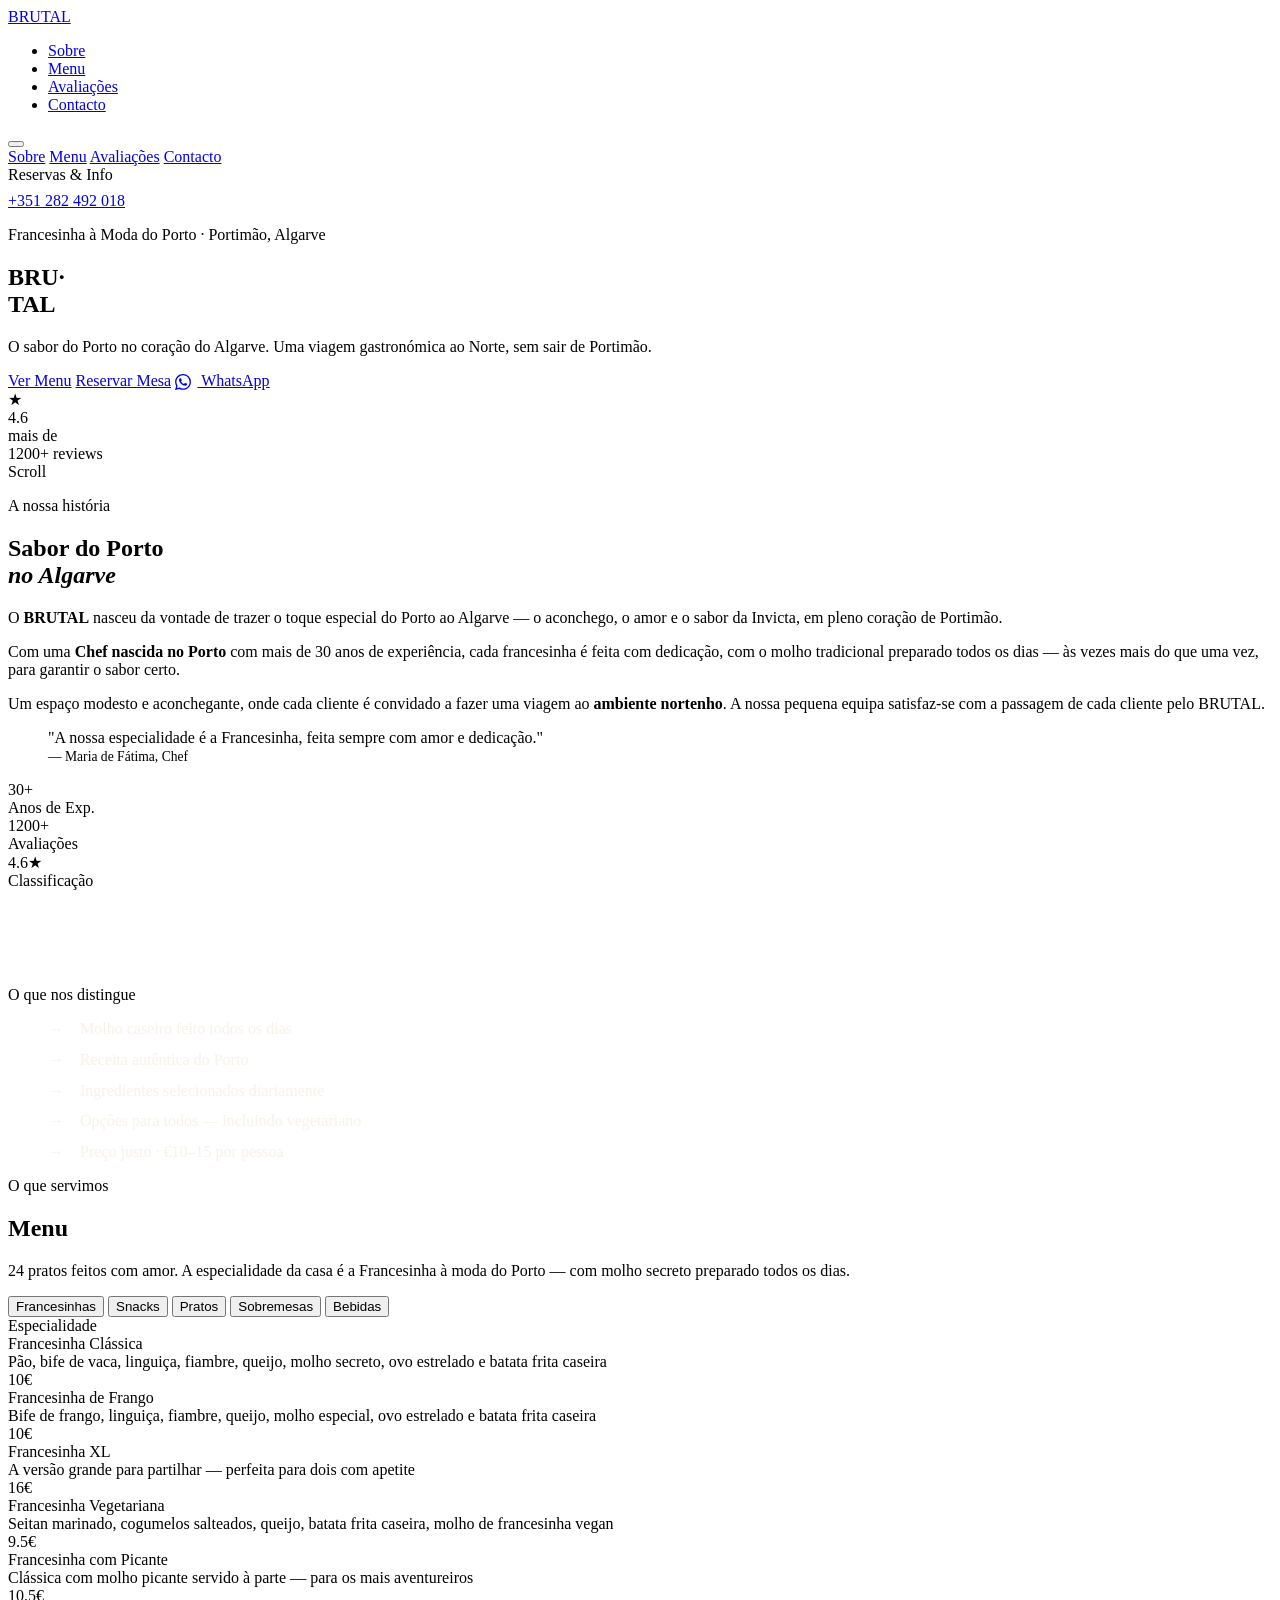
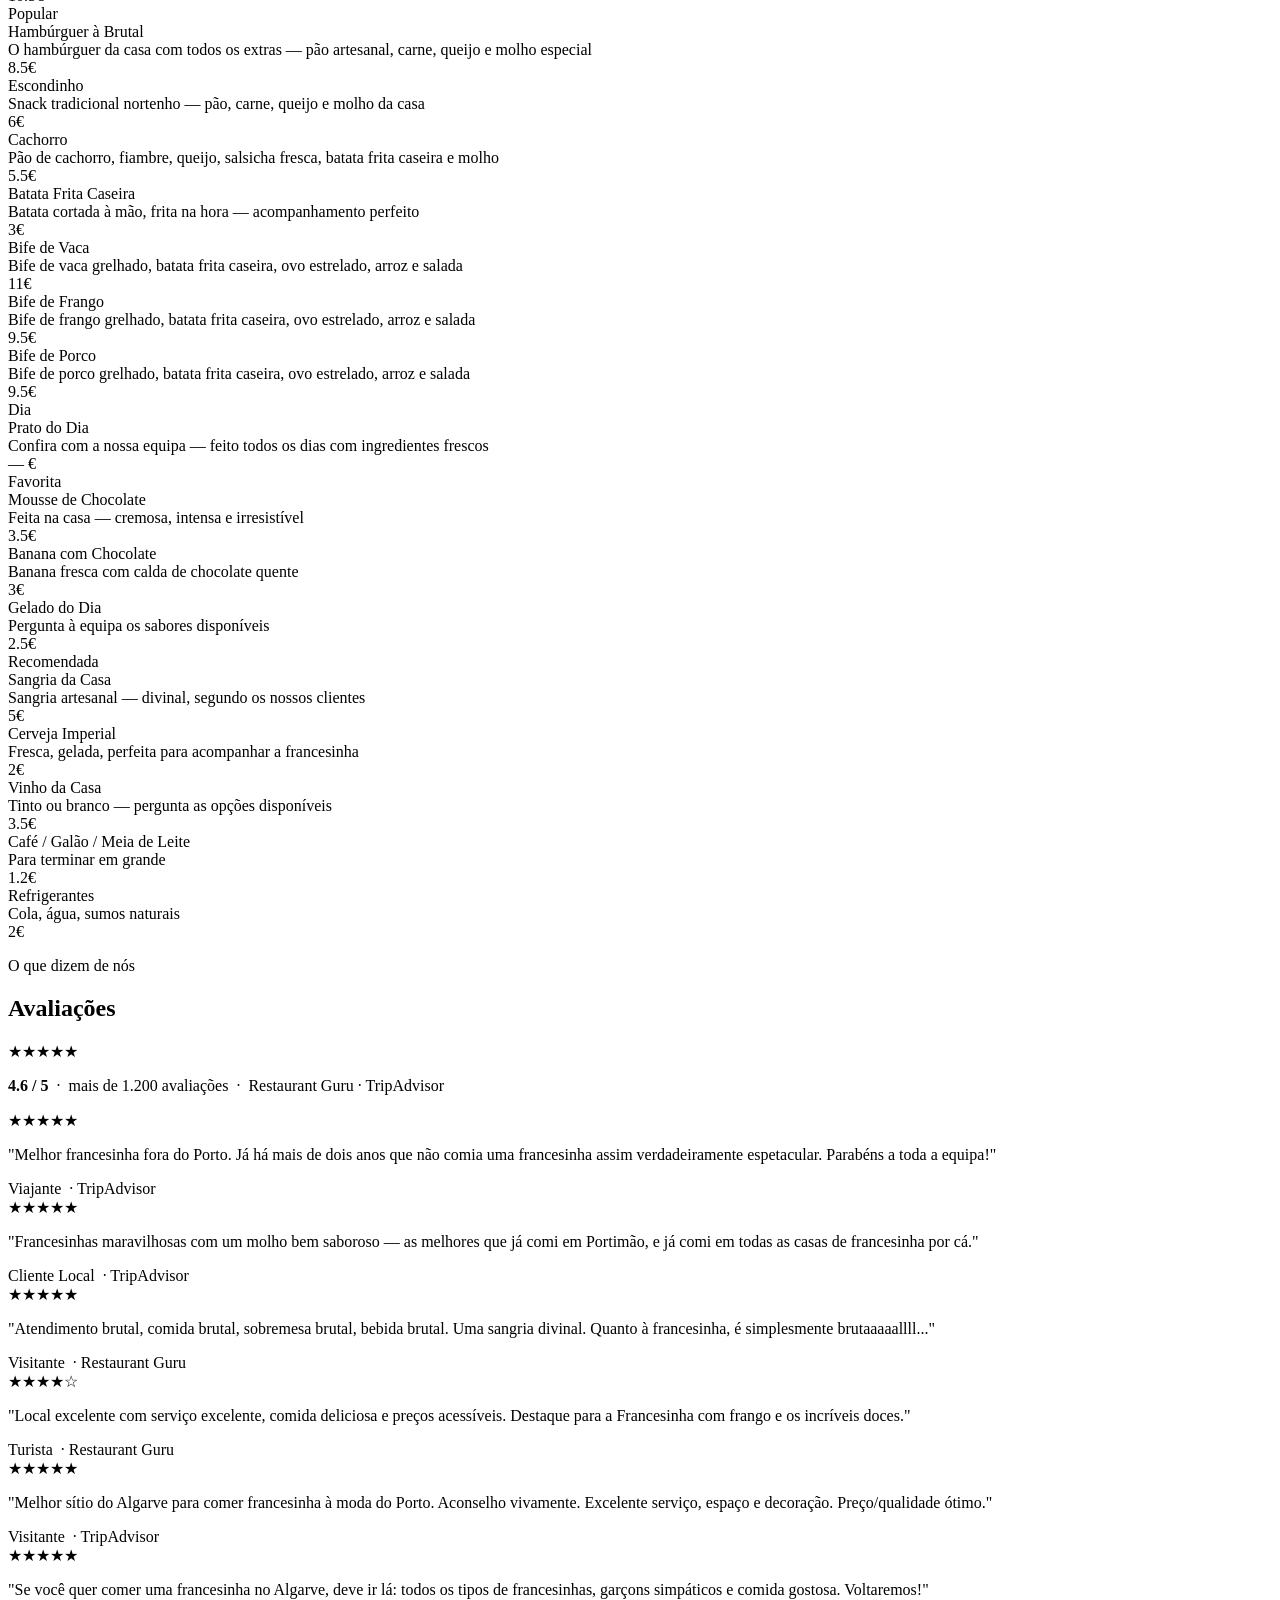
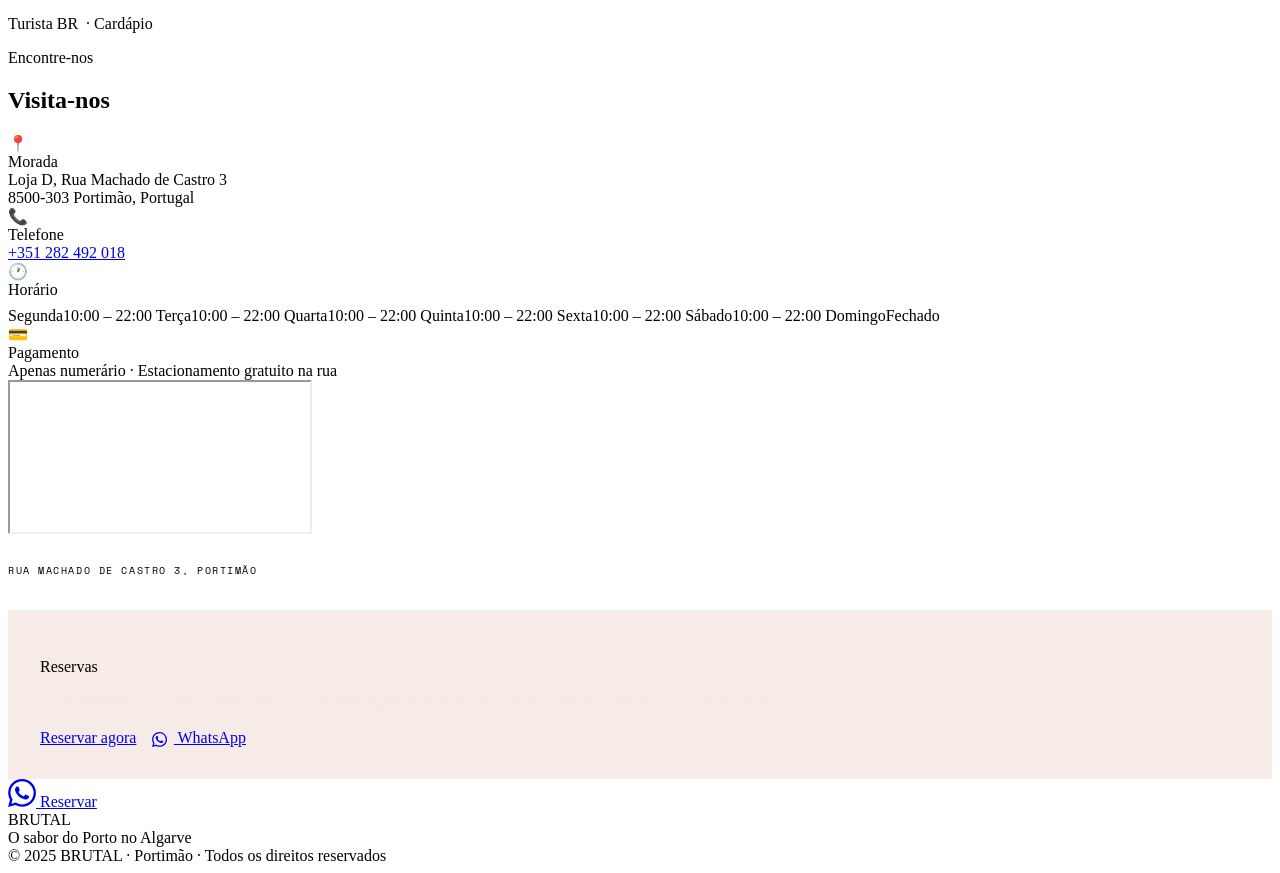
==== brutal-site/index.html @ 5219b8ca "base projects added" ====
<!DOCTYPE html>
<html lang="pt">
<head>
  <meta charset="UTF-8" />
  <meta name="viewport" content="width=device-width, initial-scale=1.0" />
  <title>BRUTAL — Francesinha à Moda do Porto · Portimão</title>
  <link rel="preconnect" href="https://fonts.googleapis.com" />
  <link href="https://fonts.googleapis.com/css2?family=Abril+Fatface&family=Cormorant+Garamond:ital,wght@0,300;0,400;0,600;1,300;1,400&family=Space+Mono:wght@400;700&display=swap" rel="stylesheet" />
  <link rel="stylesheet" href="../css/style.css" />
</head>
<body>

<!-- ═══ NAVIGATION ═══════════════════════════════════ -->
<nav>
  <a href="#hero" class="nav-logo">BRUTAL</a>
  <ul class="nav-links">
    <li><a href="#sobre">Sobre</a></li>
    <li><a href="#menu">Menu</a></li>
    <li><a href="#reviews">Avaliações</a></li>
    <li><a href="#contacto">Contacto</a></li>
  </ul>
  <button class="nav-hamburger" id="hamburger" aria-label="Menu" onclick="toggleDrawer()">
    <span></span><span></span><span></span>
  </button>
</nav>

<!-- Mobile Drawer -->
<div class="mobile-drawer" id="mobileDrawer">
  <a href="#sobre"    onclick="closeDrawer()">Sobre</a>
  <a href="#menu"     onclick="closeDrawer()">Menu</a>
  <a href="#reviews"  onclick="closeDrawer()">Avaliações</a>
  <a href="#contacto" onclick="closeDrawer()">Contacto</a>
  <div class="drawer-contact">
    <div style="margin-bottom:0.5rem">Reservas &amp; Info</div>
    <a href="tel:+351282492018">+351 282 492 018</a>
  </div>
</div>

<!-- ═══ HERO ════════════════════════════════════════ -->
<section id="hero">
  <div class="hero-bg"></div>

  <div class="hero-rule"></div>
  <p class="hero-eyebrow">Francesinha à Moda do Porto · Portimão, Algarve</p>
  <h1 class="hero-title">BRU<span>·</span><br>TAL</h1>
  <p class="hero-subtitle">O sabor do Porto no coração do Algarve. Uma viagem gastronómica ao Norte, sem sair de Portimão.</p>

  <div class="hero-cta">
    <a href="#menu" class="btn btn-primary">Ver Menu</a>
    <a href="#contacto" class="btn btn-outline">Reservar Mesa</a>
    <a href="https://wa.me/351282492018?text=Olá!%20Gostaria%20de%20fazer%20uma%20reserva%20no%20Brutal.%20Podiam%20indicar%20disponibilidade%3F%20Obrigado!" class="btn btn-whatsapp" target="_blank" rel="noopener">
      <svg width="16" height="16" viewBox="0 0 24 24" fill="currentColor" style="vertical-align:middle; margin-right:0.4em;"><path d="M17.472 14.382c-.297-.149-1.758-.867-2.03-.967-.273-.099-.471-.148-.67.15-.197.297-.767.966-.94 1.164-.173.199-.347.223-.644.075-.297-.15-1.255-.463-2.39-1.475-.883-.788-1.48-1.761-1.653-2.059-.173-.297-.018-.458.13-.606.134-.133.298-.347.446-.52.149-.174.198-.298.298-.497.099-.198.05-.371-.025-.52-.075-.149-.669-1.612-.916-2.207-.242-.579-.487-.5-.669-.51-.173-.008-.371-.01-.57-.01-.198 0-.52.074-.792.372-.272.297-1.04 1.016-1.04 2.479 0 1.462 1.065 2.875 1.213 3.074.149.198 2.096 3.2 5.077 4.487.709.306 1.262.489 1.694.625.712.227 1.36.195 1.871.118.571-.085 1.758-.719 2.006-1.413.248-.694.248-1.289.173-1.413-.074-.124-.272-.198-.57-.347m-5.421 7.403h-.004a9.87 9.87 0 01-5.031-1.378l-.361-.214-3.741.982.998-3.648-.235-.374a9.86 9.86 0 01-1.51-5.26c.001-5.45 4.436-9.884 9.888-9.884 2.64 0 5.122 1.03 6.988 2.898a9.825 9.825 0 012.893 6.994c-.003 5.45-4.437 9.884-9.885 9.884m8.413-18.297A11.815 11.815 0 0012.05 0C5.495 0 .16 5.335.157 11.892c0 2.096.547 4.142 1.588 5.945L.057 24l6.305-1.654a11.882 11.882 0 005.683 1.448h.005c6.554 0 11.89-5.335 11.893-11.893a11.821 11.821 0 00-3.48-8.413z"/></svg>
      WhatsApp
    </a>
  </div>

  <div class="hero-badge">
    <div class="hero-badge-inner">
      <div class="badge-star">★</div>
      4.6
      <br>mais de
      <br>1200+ reviews
    </div>
  </div>

  <div class="scroll-indicator">Scroll</div>
</section>

<!-- ═══ SOBRE ════════════════════════════════════════ -->
<section id="sobre">
  <div class="about-grid">
    <div class="about-text reveal">
      <p class="section-label">A nossa história</p>
      <h2 class="section-title">Sabor do Porto<br><em>no Algarve</em></h2>

      <p>O <strong>BRUTAL</strong> nasceu da vontade de trazer o toque especial do Porto ao Algarve — o aconchego, o amor e o sabor da Invicta, em pleno coração de Portimão.</p>

      <p>Com uma <strong>Chef nascida no Porto</strong> com mais de 30 anos de experiência, cada francesinha é feita com dedicação, com o molho tradicional preparado todos os dias — às vezes mais do que uma vez, para garantir o sabor certo.</p>

      <p>Um espaço modesto e aconchegante, onde cada cliente é convidado a fazer uma viagem ao <strong>ambiente nortenho</strong>. A nossa pequena equipa satisfaz-se com a passagem de cada cliente pelo BRUTAL.</p>

      <blockquote class="quote-block">
        "A nossa especialidade é a Francesinha, feita sempre com amor e dedicação."
        <br><small style="font-size:0.85rem; color: var(--muted); font-style:normal;">— Maria de Fátima, Chef</small>
      </blockquote>
    </div>

    <div class="about-visual reveal">
      <div class="about-card">
        <div class="stat-row">
          <div class="stat">
            <div class="stat-num">30+</div>
            <div class="stat-label">Anos de Exp.</div>
          </div>
          <div class="stat">
            <div class="stat-num">1200+</div>
            <div class="stat-label">Avaliações</div>
          </div>
          <div class="stat">
            <div class="stat-num">4.6★</div>
            <div class="stat-label">Classificação</div>
          </div>
        </div>

        <div style="margin-top: 2.5rem; padding-top: 2.5rem; border-top: 1px solid var(--border);">
          <p class="section-label">O que nos distingue</p>
          <ul style="list-style: none; display: flex; flex-direction: column; gap: 0.8rem; margin-top: 1rem;">
            <li style="display: flex; gap: 1rem; color: rgba(245,237,224,0.75); font-size:1rem;">
              <span style="color: var(--gold);">→</span> Molho caseiro feito todos os dias
            </li>
            <li style="display: flex; gap: 1rem; color: rgba(245,237,224,0.75); font-size:1rem;">
              <span style="color: var(--gold);">→</span> Receita autêntica do Porto
            </li>
            <li style="display: flex; gap: 1rem; color: rgba(245,237,224,0.75); font-size:1rem;">
              <span style="color: var(--gold);">→</span> Ingredientes selecionados diariamente
            </li>
            <li style="display: flex; gap: 1rem; color: rgba(245,237,224,0.75); font-size:1rem;">
              <span style="color: var(--gold);">→</span> Opções para todos — incluindo vegetariano
            </li>
            <li style="display: flex; gap: 1rem; color: rgba(245,237,224,0.75); font-size:1rem;">
              <span style="color: var(--gold);">→</span> Preço justo · €10–15 por pessoa
            </li>
          </ul>
        </div>
      </div>
    </div>
  </div>
</section>

<!-- ═══ MENU ══════════════════════════════════════════ -->
<section id="menu">
  <div class="menu-intro reveal">
    <p class="section-label">O que servimos</p>
    <h2 class="section-title">Menu</h2>
    <p>24 pratos feitos com amor. A especialidade da casa é a Francesinha à moda do Porto — com molho secreto preparado todos os dias.</p>
  </div>

  <div class="menu-tabs reveal">
    <button class="tab-btn active" onclick="switchTab('francesinhas')">Francesinhas</button>
    <button class="tab-btn" onclick="switchTab('snacks')">Snacks</button>
    <button class="tab-btn" onclick="switchTab('pratos')">Pratos</button>
    <button class="tab-btn" onclick="switchTab('sobremesas')">Sobremesas</button>
    <button class="tab-btn" onclick="switchTab('bebidas')">Bebidas</button>
  </div>

  <div id="tab-francesinhas" class="tab-panel active reveal">
    <div class="menu-grid">
      <div class="menu-item featured">
        <div class="item-info">
          <div class="item-badge">Especialidade</div>
          <div class="item-name">Francesinha Clássica</div>
          <div class="item-desc">Pão, bife de vaca, linguiça, fiambre, queijo, molho secreto, ovo estrelado e batata frita caseira</div>
        </div>
        <div class="item-price">10€</div>
      </div>
      <div class="menu-item">
        <div class="item-info">
          <div class="item-name">Francesinha de Frango</div>
          <div class="item-desc">Bife de frango, linguiça, fiambre, queijo, molho especial, ovo estrelado e batata frita caseira</div>
        </div>
        <div class="item-price">10€</div>
      </div>
      <div class="menu-item">
        <div class="item-info">
          <div class="item-name">Francesinha XL</div>
          <div class="item-desc">A versão grande para partilhar — perfeita para dois com apetite</div>
        </div>
        <div class="item-price">16€</div>
      </div>
      <div class="menu-item">
        <div class="item-info">
          <div class="item-name">Francesinha Vegetariana</div>
          <div class="item-desc">Seitan marinado, cogumelos salteados, queijo, batata frita caseira, molho de francesinha vegan</div>
        </div>
        <div class="item-price">9.5€</div>
      </div>
      <div class="menu-item">
        <div class="item-info">
          <div class="item-name">Francesinha com Picante</div>
          <div class="item-desc">Clássica com molho picante servido à parte — para os mais aventureiros</div>
        </div>
        <div class="item-price">10.5€</div>
      </div>
    </div>
  </div>

  <div id="tab-snacks" class="tab-panel reveal">
    <div class="menu-grid">
      <div class="menu-item featured">
        <div class="item-info">
          <div class="item-badge">Popular</div>
          <div class="item-name">Hambúrguer à Brutal</div>
          <div class="item-desc">O hambúrguer da casa com todos os extras — pão artesanal, carne, queijo e molho especial</div>
        </div>
        <div class="item-price">8.5€</div>
      </div>
      <div class="menu-item">
        <div class="item-info">
          <div class="item-name">Escondinho</div>
          <div class="item-desc">Snack tradicional nortenho — pão, carne, queijo e molho da casa</div>
        </div>
        <div class="item-price">6€</div>
      </div>
      <div class="menu-item">
        <div class="item-info">
          <div class="item-name">Cachorro</div>
          <div class="item-desc">Pão de cachorro, fiambre, queijo, salsicha fresca, batata frita caseira e molho</div>
        </div>
        <div class="item-price">5.5€</div>
      </div>
      <div class="menu-item">
        <div class="item-info">
          <div class="item-name">Batata Frita Caseira</div>
          <div class="item-desc">Batata cortada à mão, frita na hora — acompanhamento perfeito</div>
        </div>
        <div class="item-price">3€</div>
      </div>
    </div>
  </div>

  <div id="tab-pratos" class="tab-panel reveal">
    <div class="menu-grid">
      <div class="menu-item">
        <div class="item-info">
          <div class="item-name">Bife de Vaca</div>
          <div class="item-desc">Bife de vaca grelhado, batata frita caseira, ovo estrelado, arroz e salada</div>
        </div>
        <div class="item-price">11€</div>
      </div>
      <div class="menu-item">
        <div class="item-info">
          <div class="item-name">Bife de Frango</div>
          <div class="item-desc">Bife de frango grelhado, batata frita caseira, ovo estrelado, arroz e salada</div>
        </div>
        <div class="item-price">9.5€</div>
      </div>
      <div class="menu-item">
        <div class="item-info">
          <div class="item-name">Bife de Porco</div>
          <div class="item-desc">Bife de porco grelhado, batata frita caseira, ovo estrelado, arroz e salada</div>
        </div>
        <div class="item-price">9.5€</div>
      </div>
      <div class="menu-item featured">
        <div class="item-info">
          <div class="item-badge">Dia</div>
          <div class="item-name">Prato do Dia</div>
          <div class="item-desc">Confira com a nossa equipa — feito todos os dias com ingredientes frescos</div>
        </div>
        <div class="item-price">— €</div>
      </div>
    </div>
  </div>

  <div id="tab-sobremesas" class="tab-panel reveal">
    <div class="menu-grid">
      <div class="menu-item featured">
        <div class="item-info">
          <div class="item-badge">Favorita</div>
          <div class="item-name">Mousse de Chocolate</div>
          <div class="item-desc">Feita na casa — cremosa, intensa e irresistível</div>
        </div>
        <div class="item-price">3.5€</div>
      </div>
      <div class="menu-item">
        <div class="item-info">
          <div class="item-name">Banana com Chocolate</div>
          <div class="item-desc">Banana fresca com calda de chocolate quente</div>
        </div>
        <div class="item-price">3€</div>
      </div>
      <div class="menu-item">
        <div class="item-info">
          <div class="item-name">Gelado do Dia</div>
          <div class="item-desc">Pergunta à equipa os sabores disponíveis</div>
        </div>
        <div class="item-price">2.5€</div>
      </div>
    </div>
  </div>

  <div id="tab-bebidas" class="tab-panel reveal">
    <div class="menu-grid">
      <div class="menu-item featured">
        <div class="item-info">
          <div class="item-badge">Recomendada</div>
          <div class="item-name">Sangria da Casa</div>
          <div class="item-desc">Sangria artesanal — divinal, segundo os nossos clientes</div>
        </div>
        <div class="item-price">5€</div>
      </div>
      <div class="menu-item">
        <div class="item-info">
          <div class="item-name">Cerveja Imperial</div>
          <div class="item-desc">Fresca, gelada, perfeita para acompanhar a francesinha</div>
        </div>
        <div class="item-price">2€</div>
      </div>
      <div class="menu-item">
        <div class="item-info">
          <div class="item-name">Vinho da Casa</div>
          <div class="item-desc">Tinto ou branco — pergunta as opções disponíveis</div>
        </div>
        <div class="item-price">3.5€</div>
      </div>
      <div class="menu-item">
        <div class="item-info">
          <div class="item-name">Café / Galão / Meia de Leite</div>
          <div class="item-desc">Para terminar em grande</div>
        </div>
        <div class="item-price">1.2€</div>
      </div>
      <div class="menu-item">
        <div class="item-info">
          <div class="item-name">Refrigerantes</div>
          <div class="item-desc">Cola, água, sumos naturais</div>
        </div>
        <div class="item-price">2€</div>
      </div>
    </div>
  </div>
</section>

<!-- ═══ REVIEWS ══════════════════════════════════════ -->
<section id="reviews">
  <div class="reveal">
    <p class="section-label">O que dizem de nós</p>
    <h2 class="section-title">Avaliações</h2>
    <div class="stars-display">★★★★★</div>
    <p class="rating-meta"><strong>4.6 / 5</strong> &nbsp;·&nbsp; mais de 1.200 avaliações &nbsp;·&nbsp; Restaurant Guru · TripAdvisor</p>
  </div>

  <div class="reviews-grid reveal">
    <div class="review-card">
      <div class="review-stars">★★★★★</div>
      <p class="review-text">"Melhor francesinha fora do Porto. Já há mais de dois anos que não comia uma francesinha assim verdadeiramente espetacular. Parabéns a toda a equipa!"</p>
      <div class="review-author">Viajante &nbsp;<span>· TripAdvisor</span></div>
    </div>
    <div class="review-card">
      <div class="review-stars">★★★★★</div>
      <p class="review-text">"Francesinhas maravilhosas com um molho bem saboroso — as melhores que já comi em Portimão, e já comi em todas as casas de francesinha por cá."</p>
      <div class="review-author">Cliente Local &nbsp;<span>· TripAdvisor</span></div>
    </div>
    <div class="review-card">
      <div class="review-stars">★★★★★</div>
      <p class="review-text">"Atendimento brutal, comida brutal, sobremesa brutal, bebida brutal. Uma sangria divinal. Quanto à francesinha, é simplesmente brutaaaaallll..."</p>
      <div class="review-author">Visitante &nbsp;<span>· Restaurant Guru</span></div>
    </div>
    <div class="review-card">
      <div class="review-stars">★★★★☆</div>
      <p class="review-text">"Local excelente com serviço excelente, comida deliciosa e preços acessíveis. Destaque para a Francesinha com frango e os incríveis doces."</p>
      <div class="review-author">Turista &nbsp;<span>· Restaurant Guru</span></div>
    </div>
    <div class="review-card">
      <div class="review-stars">★★★★★</div>
      <p class="review-text">"Melhor sítio do Algarve para comer francesinha à moda do Porto. Aconselho vivamente. Excelente serviço, espaço e decoração. Preço/qualidade ótimo."</p>
      <div class="review-author">Visitante &nbsp;<span>· TripAdvisor</span></div>
    </div>
    <div class="review-card">
      <div class="review-stars">★★★★★</div>
      <p class="review-text">"Se você quer comer uma francesinha no Algarve, deve ir lá: todos os tipos de francesinhas, garçons simpáticos e comida gostosa. Voltaremos!"</p>
      <div class="review-author">Turista BR &nbsp;<span>· Cardápio</span></div>
    </div>
  </div>
</section>

<!-- ═══ CONTACTO ═════════════════════════════════════ -->
<section id="contacto">
  <div class="contact-grid">
    <div>
      <p class="section-label">Encontre-nos</p>
      <h2 class="section-title reveal">Visita-nos</h2>

      <div class="contact-item reveal">
        <div class="contact-icon">📍</div>
        <div>
          <div class="contact-label">Morada</div>
          <div class="contact-value">Loja D, Rua Machado de Castro 3<br>8500-303 Portimão, Portugal</div>
        </div>
      </div>

      <div class="contact-item reveal">
        <div class="contact-icon">📞</div>
        <div>
          <div class="contact-label">Telefone</div>
          <div class="contact-value"><a href="tel:+351282492018">+351 282 492 018</a></div>
        </div>
      </div>

      <div class="contact-item reveal">
        <div class="contact-icon">🕐</div>
        <div>
          <div class="contact-label">Horário</div>
          <div class="contact-value">
            <div class="hours-grid" style="margin-top: 0.5rem;">
              <span class="hours-day">Segunda</span><span class="hours-time">10:00 – 22:00</span>
              <span class="hours-day">Terça</span><span class="hours-time">10:00 – 22:00</span>
              <span class="hours-day">Quarta</span><span class="hours-time">10:00 – 22:00</span>
              <span class="hours-day">Quinta</span><span class="hours-time">10:00 – 22:00</span>
              <span class="hours-day">Sexta</span><span class="hours-time">10:00 – 22:00</span>
              <span class="hours-day">Sábado</span><span class="hours-time">10:00 – 22:00</span>
              <span class="hours-day">Domingo</span><span class="hours-time" style="color: var(--rust);">Fechado</span>
            </div>
          </div>
        </div>
      </div>

      <div class="contact-item reveal">
        <div class="contact-icon">💳</div>
        <div>
          <div class="contact-label">Pagamento</div>
          <div class="contact-value">Apenas numerário · Estacionamento gratuito na rua</div>
        </div>
      </div>
    </div>

    <div class="reveal">
      <div class="map-placeholder">
        <iframe
          src="https://www.google.com/maps/embed?pb=!1m18!1m12!1m3!1d3133.1!2d-8.5552007!3d37.1420173!2m3!1f0!2f0!3f0!3m2!1i1024!2i768!4f13.1!3m3!1m2!1s0xd1ab30f97cc7561%3A0x46b0c89d6e73fa4b!2sBrital%20-%20Portim%C3%A3o!5e0!3m2!1spt!2spt!4v1"
          loading="lazy" referrerpolicy="no-referrer-when-downgrade" title="Mapa BRUTAL Portimão">
        </iframe>
        <p style="margin-top: 1.5rem; font-family: 'Space Mono', monospace; font-size: 0.65rem; letter-spacing: 0.15em; text-transform: uppercase; color: var(--muted);">
          Rua Machado de Castro 3, Portimão
        </p>
      </div>

      <div style="margin-top: 2rem; padding: 2rem; background: rgba(168,62,28,0.1); border-left: 2px solid var(--rust);">
        <p class="section-label" style="margin-bottom: 0.5rem;">Reservas</p>
        <p style="color: rgba(245,237,224,0.7); font-size:1rem; font-style:italic; margin-bottom: 1.2rem;">
          Para garantir a sua mesa, ligue-nos ou envie mensagem. Aconselhamos reserva, especialmente ao fim de semana.
        </p>
        <div style="display:flex; gap:1rem; flex-wrap:wrap;">
          <a href="tel:+351282492018" class="btn btn-primary" style="display: inline-block;">
            Reservar agora
          </a>
          <a href="https://wa.me/351282492018?text=Olá!%20Gostaria%20de%20fazer%20uma%20reserva%20no%20Brutal.%20Podiam%20indicar%20disponibilidade%3F%20Obrigado!" class="btn btn-whatsapp" target="_blank" rel="noopener" style="display:inline-block;">
            <svg width="15" height="15" viewBox="0 0 24 24" fill="currentColor" style="vertical-align:middle; margin-right:0.4em;"><path d="M17.472 14.382c-.297-.149-1.758-.867-2.03-.967-.273-.099-.471-.148-.67.15-.197.297-.767.966-.94 1.164-.173.199-.347.223-.644.075-.297-.15-1.255-.463-2.39-1.475-.883-.788-1.48-1.761-1.653-2.059-.173-.297-.018-.458.13-.606.134-.133.298-.347.446-.52.149-.174.198-.298.298-.497.099-.198.05-.371-.025-.52-.075-.149-.669-1.612-.916-2.207-.242-.579-.487-.5-.669-.51-.173-.008-.371-.01-.57-.01-.198 0-.52.074-.792.372-.272.297-1.04 1.016-1.04 2.479 0 1.462 1.065 2.875 1.213 3.074.149.198 2.096 3.2 5.077 4.487.709.306 1.262.489 1.694.625.712.227 1.36.195 1.871.118.571-.085 1.758-.719 2.006-1.413.248-.694.248-1.289.173-1.413-.074-.124-.272-.198-.57-.347m-5.421 7.403h-.004a9.87 9.87 0 01-5.031-1.378l-.361-.214-3.741.982.998-3.648-.235-.374a9.86 9.86 0 01-1.51-5.26c.001-5.45 4.436-9.884 9.888-9.884 2.64 0 5.122 1.03 6.988 2.898a9.825 9.825 0 012.893 6.994c-.003 5.45-4.437 9.884-9.885 9.884m8.413-18.297A11.815 11.815 0 0012.05 0C5.495 0 .16 5.335.157 11.892c0 2.096.547 4.142 1.588 5.945L.057 24l6.305-1.654a11.882 11.882 0 005.683 1.448h.005c6.554 0 11.89-5.335 11.893-11.893a11.821 11.821 0 00-3.48-8.413z"/></svg>
            WhatsApp
          </a>
        </div>
      </div>
    </div>
  </div>
</section>

<!-- ═══ FLOATING WHATSAPP ════════════════════════════ -->
<a href="https://wa.me/351282492018?text=Olá!%20Gostaria%20de%20fazer%20uma%20reserva%20no%20Brutal.%20Podiam%20indicar%20disponibilidade%3F%20Obrigado!" class="whatsapp-float" target="_blank" rel="noopener" aria-label="Reservar via WhatsApp">
  <svg width="28" height="28" viewBox="0 0 24 24" fill="currentColor"><path d="M17.472 14.382c-.297-.149-1.758-.867-2.03-.967-.273-.099-.471-.148-.67.15-.197.297-.767.966-.94 1.164-.173.199-.347.223-.644.075-.297-.15-1.255-.463-2.39-1.475-.883-.788-1.48-1.761-1.653-2.059-.173-.297-.018-.458.13-.606.134-.133.298-.347.446-.52.149-.174.198-.298.298-.497.099-.198.05-.371-.025-.52-.075-.149-.669-1.612-.916-2.207-.242-.579-.487-.5-.669-.51-.173-.008-.371-.01-.57-.01-.198 0-.52.074-.792.372-.272.297-1.04 1.016-1.04 2.479 0 1.462 1.065 2.875 1.213 3.074.149.198 2.096 3.2 5.077 4.487.709.306 1.262.489 1.694.625.712.227 1.36.195 1.871.118.571-.085 1.758-.719 2.006-1.413.248-.694.248-1.289.173-1.413-.074-.124-.272-.198-.57-.347m-5.421 7.403h-.004a9.87 9.87 0 01-5.031-1.378l-.361-.214-3.741.982.998-3.648-.235-.374a9.86 9.86 0 01-1.51-5.26c.001-5.45 4.436-9.884 9.888-9.884 2.64 0 5.122 1.03 6.988 2.898a9.825 9.825 0 012.893 6.994c-.003 5.45-4.437 9.884-9.885 9.884m8.413-18.297A11.815 11.815 0 0012.05 0C5.495 0 .16 5.335.157 11.892c0 2.096.547 4.142 1.588 5.945L.057 24l6.305-1.654a11.882 11.882 0 005.683 1.448h.005c6.554 0 11.89-5.335 11.893-11.893a11.821 11.821 0 00-3.48-8.413z"/></svg>
  <span class="whatsapp-float-label">Reservar</span>
</a>


<footer>
  <div>
    <div class="footer-logo">BRUTAL</div>
    <div class="footer-tagline">O sabor do Porto no Algarve</div>
  </div>
  <div class="footer-copy">
    © 2025 BRUTAL · Portimão · Todos os direitos reservados
  </div>
</footer>

<script>
  function switchTab(name) {
    document.querySelectorAll('.tab-panel').forEach(p => p.classList.remove('active'));
    document.querySelectorAll('.tab-btn').forEach(b => b.classList.remove('active'));
    document.getElementById('tab-' + name).classList.add('active');
    event.target.classList.add('active');
  }

  function toggleDrawer() {
    const drawer = document.getElementById('mobileDrawer');
    const btn = document.getElementById('hamburger');
    const isOpen = drawer.classList.contains('open');
    if (isOpen) {
      drawer.classList.remove('open');
      btn.classList.remove('open');
      document.body.style.overflow = '';
    } else {
      drawer.classList.add('open');
      btn.classList.add('open');
      document.body.style.overflow = 'hidden';
    }
  }

  function closeDrawer() {
    document.getElementById('mobileDrawer').classList.remove('open');
    document.getElementById('hamburger').classList.remove('open');
    document.body.style.overflow = '';
  }

  const reveals = document.querySelectorAll('.reveal');
  const observer = new IntersectionObserver((entries) => {
    entries.forEach(e => {
      if (e.isIntersecting) {
        e.target.classList.add('visible');
        observer.unobserve(e.target);
      }
    });
  }, { threshold: 0.08 });
  reveals.forEach(el => observer.observe(el));
</script>

</body>
</html>
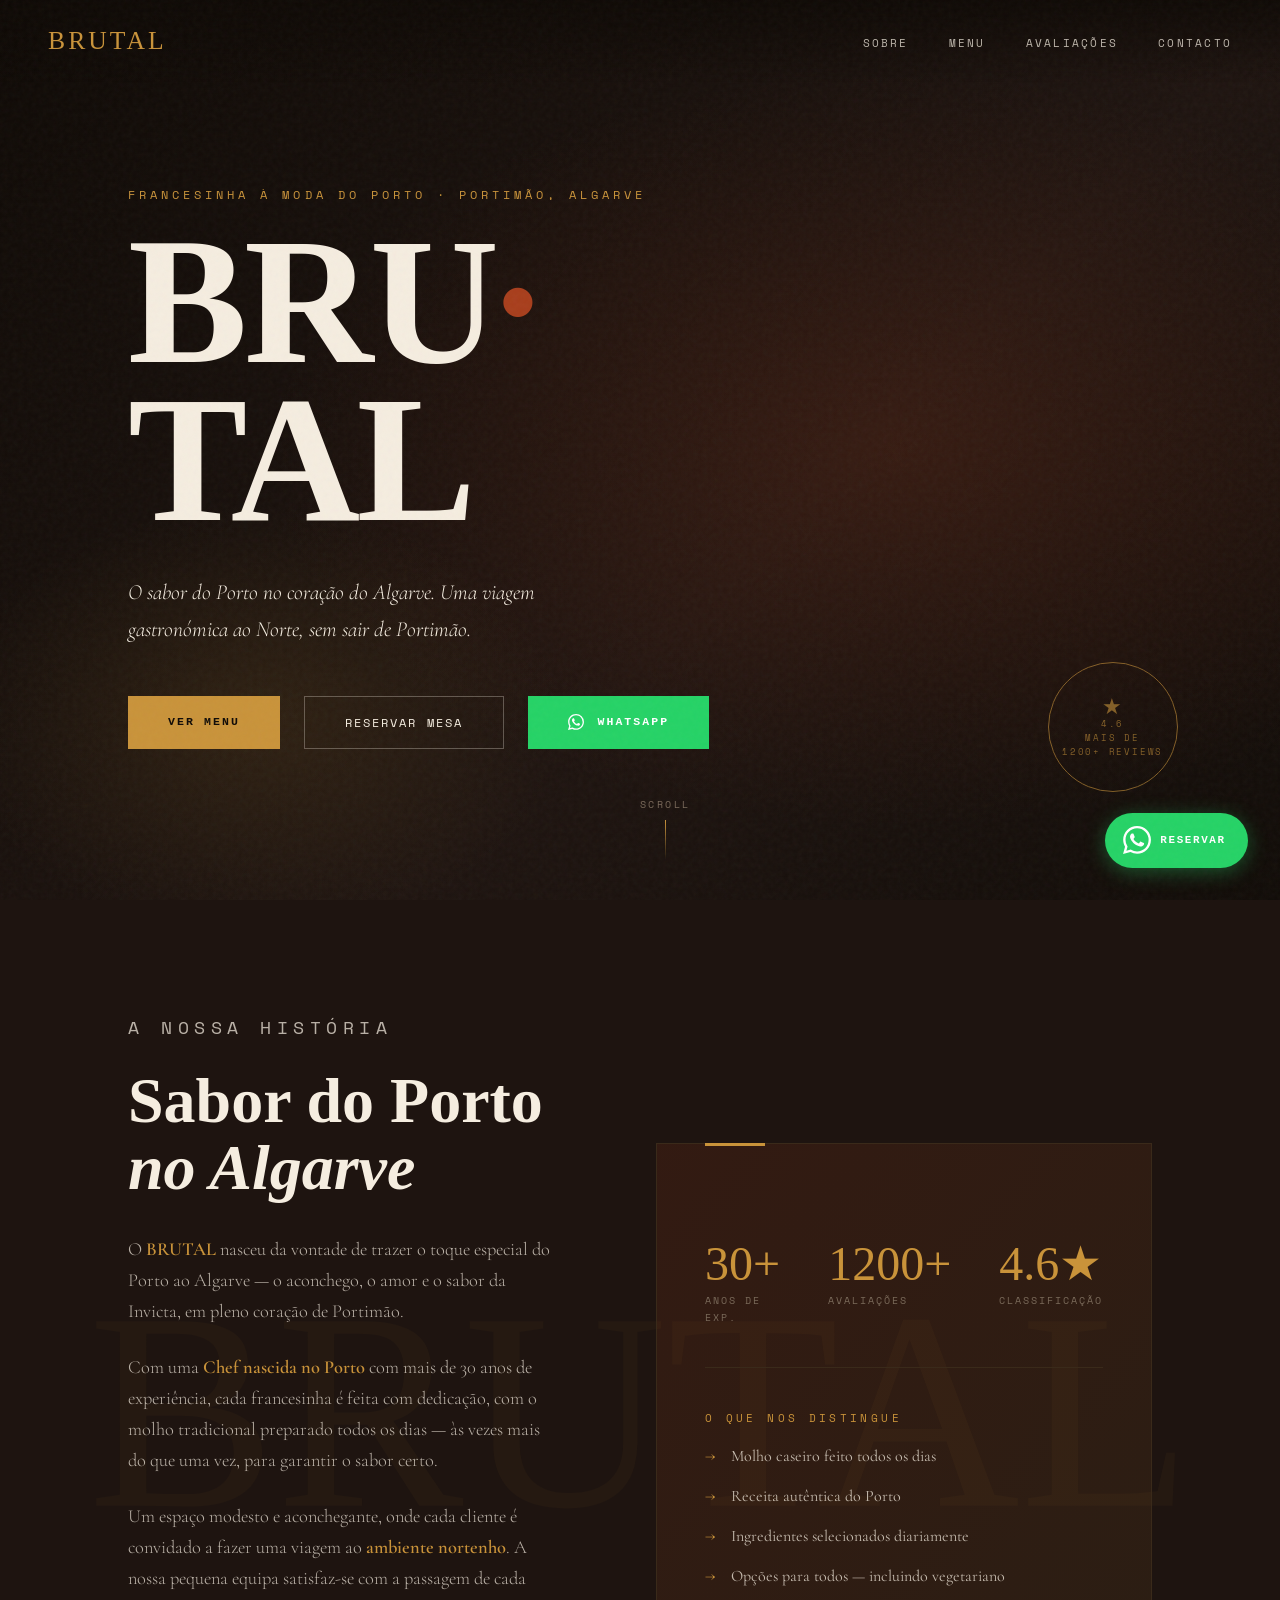
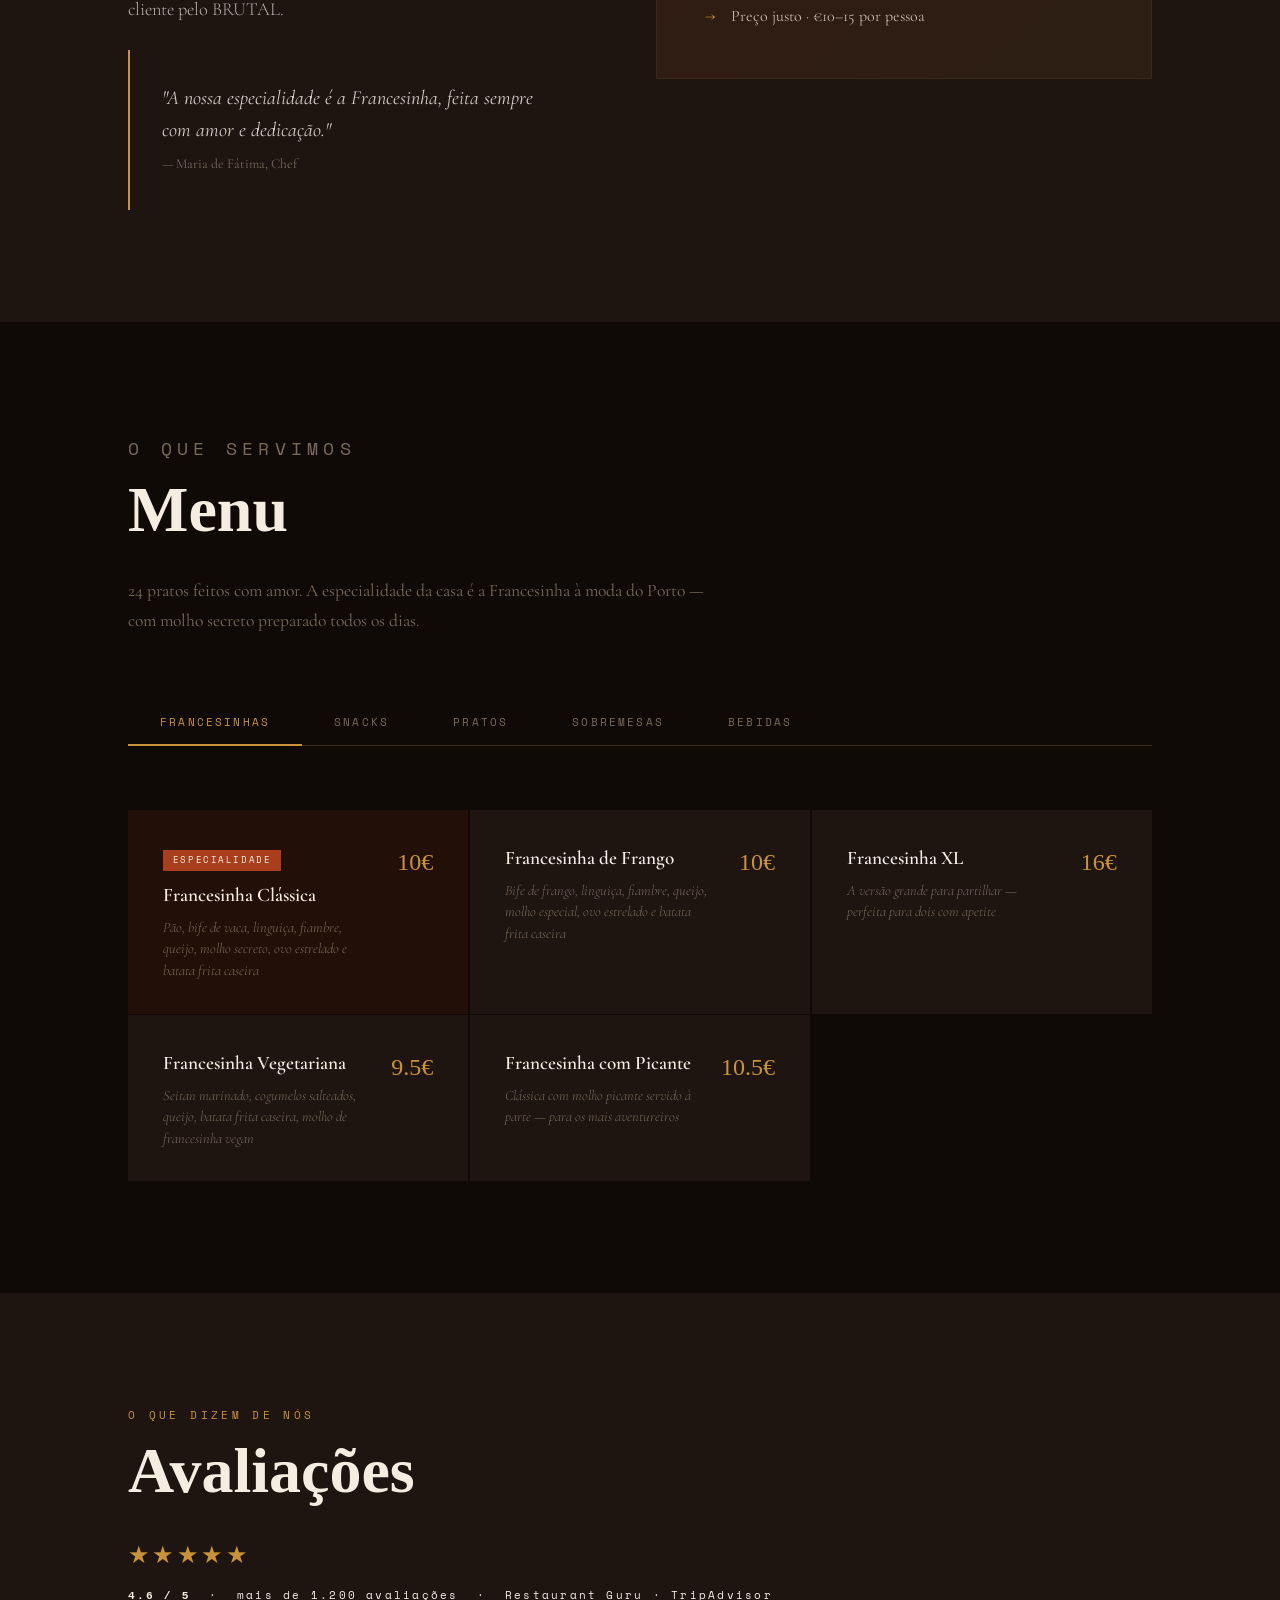
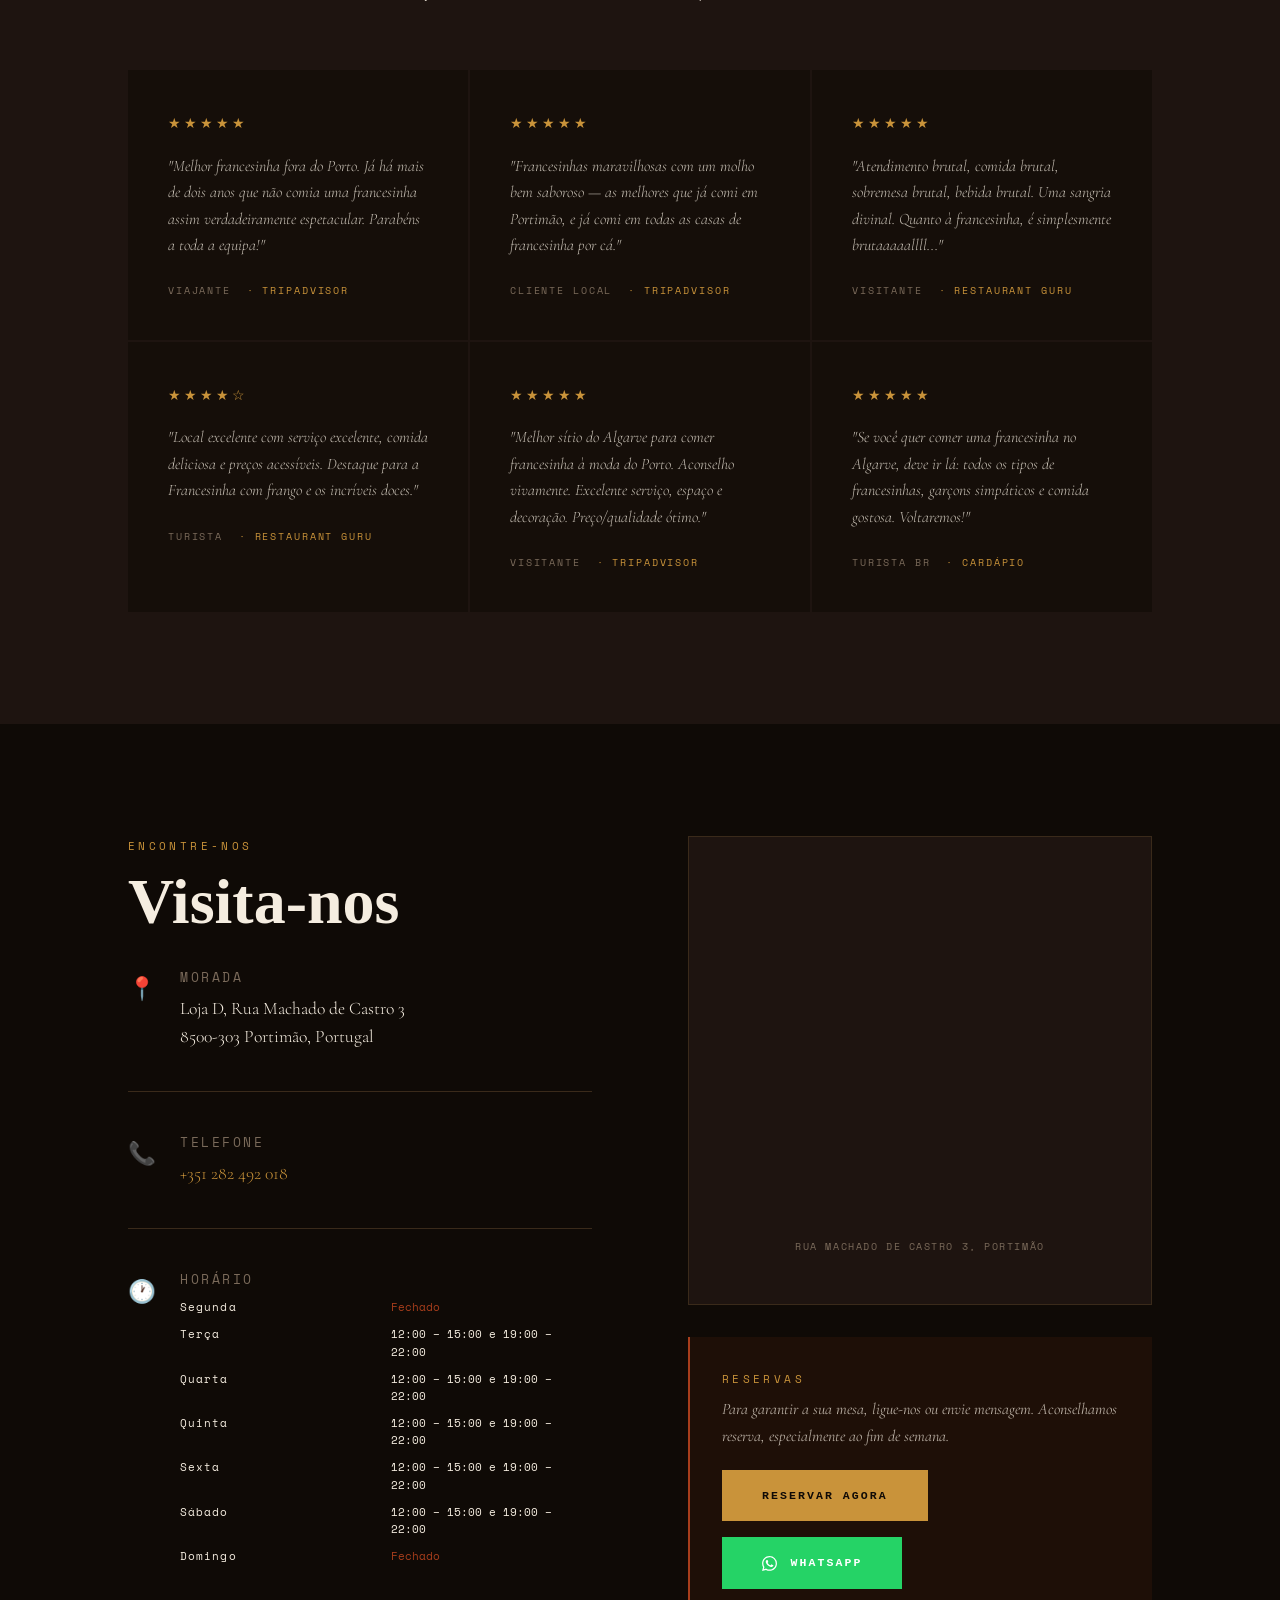
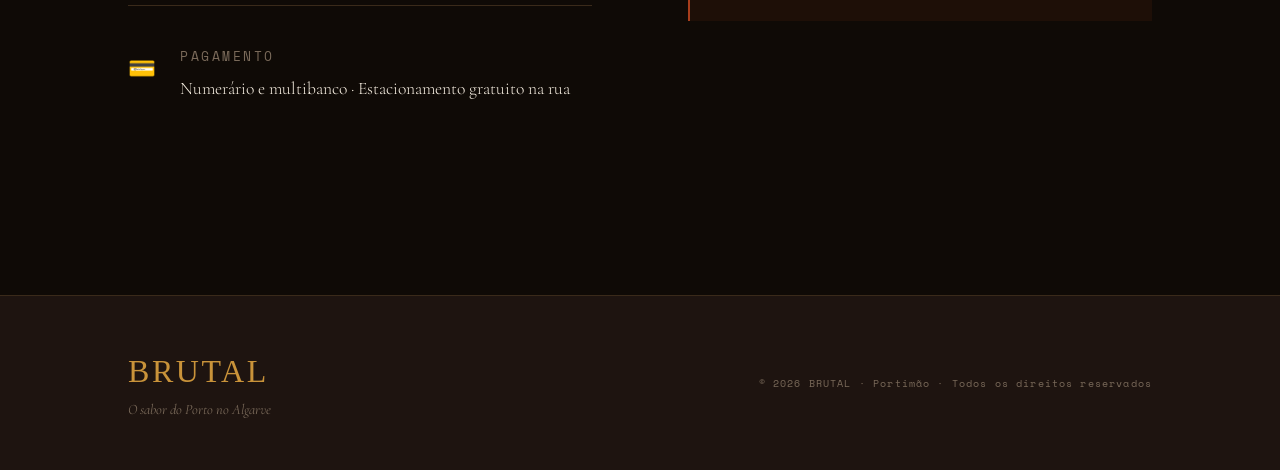
==== commit 77e1be5c: "Alteração de css e informações." ====
--- a/brutal-site/index.html
+++ b/brutal-site/index.html
@@ -6,7 +6,7 @@
   <title>BRUTAL — Francesinha à Moda do Porto · Portimão</title>
   <link rel="preconnect" href="https://fonts.googleapis.com" />
   <link href="https://fonts.googleapis.com/css2?family=Abril+Fatface&family=Cormorant+Garamond:ital,wght@0,300;0,400;0,600;1,300;1,400&family=Space+Mono:wght@400;700&display=swap" rel="stylesheet" />
-  <link rel="stylesheet" href="../css/style.css" />
+  <link rel="stylesheet" href="./css/style.css" />
 </head>
 <body>
 
@@ -393,12 +393,12 @@
           <div class="contact-label">Horário</div>
           <div class="contact-value">
             <div class="hours-grid" style="margin-top: 0.5rem;">
-              <span class="hours-day">Segunda</span><span class="hours-time">10:00 – 22:00</span>
-              <span class="hours-day">Terça</span><span class="hours-time">10:00 – 22:00</span>
-              <span class="hours-day">Quarta</span><span class="hours-time">10:00 – 22:00</span>
-              <span class="hours-day">Quinta</span><span class="hours-time">10:00 – 22:00</span>
-              <span class="hours-day">Sexta</span><span class="hours-time">10:00 – 22:00</span>
-              <span class="hours-day">Sábado</span><span class="hours-time">10:00 – 22:00</span>
+              <span class="hours-day">Segunda</span><span class="hours-time "style="color: var(--rust);">Fechado</span>
+              <span class="hours-day">Terça</span><span class="hours-time">12:00 – 15:00 e 19:00 – 22:00</span>
+              <span class="hours-day">Quarta</span><span class="hours-time">12:00 – 15:00 e 19:00 – 22:00</span>
+              <span class="hours-day">Quinta</span><span class="hours-time">12:00 – 15:00 e 19:00 – 22:00</span>
+              <span class="hours-day">Sexta</span><span class="hours-time">12:00 – 15:00 e 19:00 – 22:00</span>
+              <span class="hours-day">Sábado</span><span class="hours-time">12:00 – 15:00 e 19:00 – 22:00</span>
               <span class="hours-day">Domingo</span><span class="hours-time" style="color: var(--rust);">Fechado</span>
             </div>
           </div>
@@ -409,7 +409,7 @@
         <div class="contact-icon">💳</div>
         <div>
           <div class="contact-label">Pagamento</div>
-          <div class="contact-value">Apenas numerário · Estacionamento gratuito na rua</div>
+          <div class="contact-value">Numerário e multibanco · Estacionamento gratuito na rua</div>
         </div>
       </div>
     </div>
@@ -457,7 +457,7 @@
     <div class="footer-tagline">O sabor do Porto no Algarve</div>
   </div>
   <div class="footer-copy">
-    © 2025 BRUTAL · Portimão · Todos os direitos reservados
+    © 2026 BRUTAL · Portimão · Todos os direitos reservados
   </div>
 </footer>
 
--- a/brutal-site/css/style.css
+++ b/brutal-site/css/style.css
@@ -0,0 +1,693 @@
+*, *::before, *::after { box-sizing: border-box; margin: 0; padding: 0; }
+
+:root {
+  --ink:     #0f0a06;
+  --cream:   #f5ede0;
+  --gold:    #c9933a;
+  --rust:    #a83e1c;
+  --smoke:   #1e1410;
+  --muted:   #7a6a5a;
+  --border:  #3a2a1a;
+}
+
+html { scroll-behavior: smooth; }
+
+body {
+  background: var(--ink);
+  color: var(--cream);
+  font-family: 'Cormorant Garamond', Georgia, serif;
+  font-size: 18px;
+  line-height: 1.7;
+  overflow-x: hidden;
+  cursor: default;
+}
+
+/* ─── NOISE OVERLAY ─────────────────────────── */
+body::before {
+  content: '';
+  position: fixed; inset: 0;
+  background-image: url("data:image/svg+xml,%3Csvg viewBox='0 0 200 200' xmlns='http://www.w3.org/2000/svg'%3E%3Cfilter id='n'%3E%3CfeTurbulence type='fractalNoise' baseFrequency='0.9' numOctaves='4' stitchTiles='stitch'/%3E%3C/filter%3E%3Crect width='100%25' height='100%25' filter='url(%23n)' opacity='1'/%3E%3C/svg%3E");
+  opacity: 0.04;
+  pointer-events: none;
+  z-index: 9999;
+}
+
+/* ─── NAV ────────────────────────────────────── */
+nav {
+  position: fixed; top: 0; left: 0; right: 0; z-index: 100;
+  display: flex; justify-content: space-between; align-items: center;
+  padding: 1.2rem 3rem;
+  background: linear-gradient(to bottom, rgba(15,10,6,0.97) 0%, transparent 100%);
+}
+
+.nav-logo {
+  font-family: 'Abril Fatface', cursive;
+  font-size: 1.6rem;
+  letter-spacing: 0.12em;
+  color: var(--gold);
+  text-decoration: none;
+}
+
+.nav-links { display: flex; gap: 2.5rem; list-style: none; }
+.nav-links a {
+  font-family: 'Space Mono', monospace;
+  font-size: 0.7rem;
+  letter-spacing: 0.2em;
+  text-transform: uppercase;
+  color: var(--cream);
+  text-decoration: none;
+  opacity: 0.75;
+  transition: opacity 0.2s, color 0.2s;
+}
+.nav-links a:hover { opacity: 1; color: var(--gold); }
+
+/* ─── HERO ───────────────────────────────────── */
+#hero {
+  position: relative;
+  min-height: 100vh;
+  display: flex; flex-direction: column; justify-content: center; align-items: flex-start;
+  padding: 0 10vw;
+  overflow: hidden;
+}
+
+.hero-bg {
+  position: absolute; inset: 0;
+  background:
+    radial-gradient(ellipse 70% 60% at 70% 50%, rgba(168,62,28,0.18) 0%, transparent 70%),
+    radial-gradient(ellipse 40% 40% at 20% 80%, rgba(201,147,58,0.12) 0%, transparent 60%),
+    linear-gradient(135deg, #0f0a06 0%, #1e1410 60%, #110c08 100%);
+}
+
+.hero-rule {
+  width: 60px; height: 2px;
+  background: var(--gold);
+  margin-bottom: 2rem;
+  animation: slideIn 1s ease forwards;
+}
+
+.hero-eyebrow {
+  font-family: 'Space Mono', monospace;
+  font-size: 0.72rem;
+  letter-spacing: 0.35em;
+  text-transform: uppercase;
+  color: var(--gold);
+  margin-bottom: 1.2rem;
+  opacity: 0; animation: fadeUp 0.8s 0.2s ease forwards;
+}
+
+.hero-title {
+  font-family: 'Abril Fatface', cursive;
+  font-size: clamp(5rem, 14vw, 13rem);
+  line-height: 0.88;
+  letter-spacing: -0.02em;
+  color: var(--cream);
+  margin-bottom: 0.2em;
+  opacity: 0; animation: fadeUp 0.8s 0.4s ease forwards;
+}
+.hero-title span { color: var(--rust); }
+
+.hero-subtitle {
+  font-size: 1.35rem;
+  font-style: italic;
+  font-weight: 300;
+  color: var(--white);
+  max-width: 480px;
+  margin-bottom: 3rem;
+  opacity: 0; animation: fadeUp 0.8s 0.6s ease forwards;
+}
+
+.hero-cta {
+  display: inline-flex; gap: 1.5rem; flex-wrap: wrap;
+  opacity: 0; animation: fadeUp 0.8s 0.8s ease forwards;
+}
+
+.btn {
+  font-family: 'Space Mono', monospace;
+  font-size: 0.72rem;
+  letter-spacing: 0.18em;
+  text-transform: uppercase;
+  padding: 1rem 2.5rem;
+  text-decoration: none;
+  transition: all 0.25s ease;
+  cursor: pointer; border: none;
+}
+.btn-primary {
+  background: var(--gold);
+  color: var(--ink);
+  font-weight: 700;
+}
+.btn-primary:hover { background: var(--rust); color: var(--cream); transform: translateY(-2px); }
+.btn-outline {
+  border: 1px solid rgba(245,237,224,0.3);
+  color: var(--cream);
+  background: transparent;
+}
+.btn-outline:hover { border-color: var(--gold); color: var(--gold); }
+
+.hero-badge {
+  position: absolute; right: 8vw; bottom: 12vh;
+  width: 130px; height: 130px;
+  border-radius: 50%;
+  border: 1px solid var(--gold);
+  display: flex; flex-direction: column; align-items: center; justify-content: center;
+  text-align: center;
+  animation: spin 20s linear infinite;
+  opacity: 0.6;
+}
+.hero-badge-inner {
+  font-family: 'Space Mono', monospace;
+  font-size: 0.55rem;
+  letter-spacing: 0.2em;
+  text-transform: uppercase;
+  line-height: 1.6;
+  color: var(--gold);
+}
+.badge-star { font-size: 1.4rem; color: var(--gold); line-height: 1; }
+
+.scroll-indicator {
+  position: absolute; bottom: 2.5rem; left: 50%; transform: translateX(-50%);
+  display: flex; flex-direction: column; align-items: center; gap: 0.5rem;
+  font-family: 'Space Mono', monospace; font-size: 0.6rem;
+  letter-spacing: 0.25em; text-transform: uppercase;
+  color: var(--muted); opacity: 0;
+  animation: fadeUp 1s 1.5s ease forwards;
+}
+.scroll-indicator::after {
+  content: ''; display: block;
+  width: 1px; height: 40px;
+  background: linear-gradient(to bottom, var(--gold), transparent);
+  animation: pulse 2s infinite;
+}
+
+/* ─── SECTION SHARED ─────────────────────────── */
+section { padding: 7rem 10vw; }
+
+.section-label {
+  font-family: 'Space Mono', monospace;
+  font-size: 0.7rem; letter-spacing: 0.3em; text-transform: uppercase;
+  color: var(--gold); margin-bottom: 0.8rem;
+}
+
+.section-title {
+  font-family: 'Abril Fatface', cursive;
+  font-size: clamp(2.5rem, 5vw, 4.5rem);
+  line-height: 1.05;
+  color: var(--cream);
+  margin-bottom: 2rem;
+}
+
+/* ─── ABOUT ──────────────────────────────────── */
+#sobre {
+  background: var(--smoke);
+  position: relative; overflow: hidden;
+}
+
+#sobre::before {
+  content: 'BRUTAL';
+  font-family: 'Abril Fatface', cursive;
+  font-size: 22vw;
+  color: rgba(201,147,58,0.04);
+  position: absolute; top: 50%; left: 50%;
+  transform: translate(-50%, -50%);
+  pointer-events: none; white-space: nowrap;
+}
+
+.about-grid {
+  display: grid; grid-template-columns: 1fr 1fr;
+  gap: 6rem; align-items: center; position: relative;
+}
+
+.about-text p {
+  color: rgba(245,237,224,0.72);
+  font-size: 1.15rem; font-weight: 300;
+  margin-bottom: 1.5rem;
+}
+.about-text p strong { color: var(--gold); font-weight: 600; }
+
+.about-visual { position: relative; }
+.about-card {
+  background: linear-gradient(135deg, rgba(168,62,28,0.15), rgba(201,147,58,0.08));
+  border: 1px solid var(--border);
+  padding: 3rem;
+  position: relative;
+}
+.about-card::before {
+  content: '';
+  position: absolute; top: -1px; left: 3rem;
+  width: 60px; height: 3px;
+  background: var(--gold);
+}
+
+.stat-row { display: flex; gap: 3rem; margin-top: 3rem; }
+.stat-num {
+  font-family: 'Abril Fatface', cursive;
+  font-size: 3rem;
+  color: var(--gold); line-height: 1;
+}
+.stat-label {
+  font-family: 'Space Mono', monospace;
+  font-size: 0.62rem; letter-spacing: 0.2em; text-transform: uppercase;
+  color: var(--muted); margin-top: 0.3rem;
+}
+
+.quote-block {
+  padding: 2rem 0;
+  border-left: 2px solid var(--gold);
+  padding-left: 2rem;
+  font-size: 1.25rem; font-style: italic;
+  color: rgba(245,237,224,0.85);
+  line-height: 1.6;
+}
+
+/* ─── MENU ───────────────────────────────────── */
+#menu { background: var(--ink); }
+
+.menu-intro {
+  max-width: 600px;
+  margin-bottom: 4rem;
+}
+.menu-intro p { color: var(--muted); font-size: 1.1rem; }
+
+.menu-tabs {
+  display: flex; gap: 0; margin-bottom: 4rem;
+  border-bottom: 1px solid var(--border);
+}
+.tab-btn {
+  font-family: 'Space Mono', monospace;
+  font-size: 0.68rem; letter-spacing: 0.2em; text-transform: uppercase;
+  padding: 0.9rem 2rem;
+  background: none; border: none; cursor: pointer;
+  color: var(--muted);
+  transition: all 0.2s;
+  border-bottom: 2px solid transparent;
+  margin-bottom: -1px;
+}
+.tab-btn.active, .tab-btn:hover {
+  color: var(--gold);
+  border-bottom-color: var(--gold);
+}
+
+.tab-panel { display: none; }
+.tab-panel.active { display: block; }
+
+.menu-grid {
+  display: grid;
+  grid-template-columns: repeat(auto-fill, minmax(340px, 1fr));
+  gap: 1.5px;
+}
+
+.menu-item {
+  background: var(--smoke);
+  padding: 2rem 2.2rem;
+  display: flex; justify-content: space-between; align-items: flex-start;
+  gap: 1.5rem;
+  transition: background 0.2s;
+  position: relative;
+  overflow: hidden;
+}
+.menu-item::after {
+  content: '';
+  position: absolute; bottom: 0; left: 0;
+  height: 1px; width: 0;
+  background: var(--gold);
+  transition: width 0.4s ease;
+}
+.menu-item:hover { background: rgba(201,147,58,0.06); }
+.menu-item:hover::after { width: 100%; }
+
+.menu-item.featured { background: rgba(168,62,28,0.12); }
+.menu-item.featured .item-badge { display: inline-block; }
+
+.item-badge {
+  display: none;
+  font-family: 'Space Mono', monospace;
+  font-size: 0.55rem; letter-spacing: 0.18em; text-transform: uppercase;
+  background: var(--rust);
+  color: var(--cream);
+  padding: 0.2rem 0.6rem;
+  margin-bottom: 0.5rem;
+}
+
+.item-info { flex: 1; }
+.item-name {
+  font-family: 'Cormorant Garamond', serif;
+  font-size: 1.2rem; font-weight: 600;
+  color: var(--cream); margin-bottom: 0.3rem;
+}
+.item-desc {
+  font-size: 0.9rem; font-weight: 300; font-style: italic;
+  color: var(--muted); line-height: 1.5;
+}
+.item-price {
+  font-family: 'Abril Fatface', cursive;
+  font-size: 1.5rem;
+  color: var(--gold);
+  white-space: nowrap;
+  flex-shrink: 0;
+}
+
+/* ─── REVIEWS ────────────────────────────────── */
+#reviews {
+  background: var(--smoke);
+  position: relative;
+}
+
+.stars-display {
+  font-size: 1.5rem;
+  letter-spacing: 0.1em;
+  color: var(--gold);
+  margin-bottom: 0.5rem;
+}
+.rating-meta {
+  font-family: 'Space Mono', monospace;
+  font-size: 0.7rem; letter-spacing: 0.2em;
+  color: var(--white); margin-bottom: 4rem;
+}
+.rating-meta strong { color: var(--cream); }
+
+.reviews-grid {
+  display: grid; grid-template-columns: repeat(3, 1fr);
+  gap: 2px;
+}
+
+.review-card {
+  background: rgba(15,10,6,0.6);
+  padding: 2.5rem;
+  border-top: 2px solid transparent;
+  transition: border-color 0.3s, transform 0.3s;
+}
+.review-card:hover {
+  border-top-color: var(--gold);
+  transform: translateY(-4px);
+}
+.review-stars { font-size: 0.9rem; color: var(--gold); margin-bottom: 1rem; letter-spacing: 0.2em; }
+.review-text {
+  font-size: 1rem; font-style: italic; font-weight: 300;
+  color: rgba(245,237,224,0.78); line-height: 1.65;
+  margin-bottom: 1.5rem;
+}
+.review-author {
+  font-family: 'Space Mono', monospace;
+  font-size: 0.65rem; letter-spacing: 0.18em; text-transform: uppercase;
+  color: var(--muted);
+}
+.review-author span { color: var(--gold); }
+
+/* ─── CONTACT ────────────────────────────────── */
+#contacto { background: var(--ink); }
+
+.contact-grid {
+  display: grid; grid-template-columns: 1fr 1fr;
+  gap: 6rem; align-items: start;
+}
+
+.contact-item {
+  display: flex; gap: 1.5rem;
+  margin-bottom: 2.5rem;
+  padding-bottom: 2.5rem;
+  border-bottom: 1px solid var(--border);
+}
+.contact-item:last-child { border-bottom: none; }
+
+.contact-icon {
+  font-size: 1.4rem;
+  color: var(--gold);
+  flex-shrink: 0;
+  margin-top: 0.2rem;
+}
+
+.contact-label {
+  font-family: 'Space Mono', monospace;
+  font-size: 0.8rem; letter-spacing: 0.2em; text-transform: uppercase;
+  color: var(--muted); margin-bottom: 0.4rem;
+}
+
+.contact-value {
+  font-size: 1.1rem; font-weight: 300;
+  color: var(--cream);
+  line-height: 1.6;
+}
+.contact-value a { color: var(--gold); text-decoration: none; }
+.contact-value a:hover { text-decoration: underline; }
+
+.hours-grid {
+  display: grid; grid-template-columns: 1fr 1fr;
+  gap: 0.6rem;
+}
+.hours-day {
+  font-family: 'Space Mono', monospace;
+  font-size: 0.68rem; letter-spacing: 0.1em;
+  color: var(--white);
+}
+.hours-time {
+  font-family: 'Space Mono', monospace;
+  font-size: 0.68rem;
+  color: var(--cream);
+}
+
+.map-placeholder {
+  background: var(--smoke);
+  border: 1px solid var(--border);
+  padding: 3rem;
+  text-align: center;
+}
+.map-placeholder iframe {
+  width: 100%; height: 320px; border: none;
+  filter: grayscale(100%) invert(0.85) sepia(0.2) saturate(0.5);
+}
+
+/* ─── FOOTER ─────────────────────────────────── */
+footer {
+  background: var(--smoke);
+  padding: 3rem 10vw;
+  display: flex; justify-content: space-between; align-items: center;
+  border-top: 1px solid var(--border);
+}
+
+.footer-logo {
+  font-family: 'Abril Fatface', cursive;
+  font-size: 2rem; color: var(--gold); letter-spacing: 0.08em;
+}
+
+.footer-tagline {
+  font-size: 0.9rem; font-style: italic;
+  color: var(--muted);
+}
+
+.footer-copy {
+  font-family: 'Space Mono', monospace;
+  font-size: 0.6rem; letter-spacing: 0.12em;
+  color: var(--muted);
+}
+
+/* ─── ANIMATIONS ─────────────────────────────── */
+@keyframes fadeUp {
+  from { opacity: 0; transform: translateY(30px); }
+  to { opacity: 1; transform: translateY(0); }
+}
+@keyframes slideIn {
+  from { width: 0; }
+  to { width: 60px; }
+}
+@keyframes spin {
+  from { transform: rotate(0deg); }
+  to { transform: rotate(360deg); }
+}
+@keyframes pulse {
+  0%, 100% { opacity: 1; }
+  50% { opacity: 0.3; }
+}
+
+.reveal {
+  opacity: 0; transform: translateY(40px);
+  transition: opacity 0.7s ease, transform 0.7s ease;
+}
+.reveal.visible {
+  opacity: 1; transform: translateY(0);
+}
+
+/* ─── DIVIDER ─────────────────────────────────── */
+.ornament {
+  text-align: center;
+  padding: 3rem 0 1rem;
+  color: var(--gold); opacity: 0.4;
+  font-size: 1.2rem;
+  letter-spacing: 0.8em;
+}
+
+/* ─── HAMBURGER BUTTON ───────────────────────── */
+.nav-hamburger {
+  display: none;
+  flex-direction: column; justify-content: center; gap: 5px;
+  width: 36px; height: 36px;
+  cursor: pointer; background: none; border: none; padding: 4px;
+  z-index: 200;
+}
+.nav-hamburger span {
+  display: block; width: 100%; height: 2px;
+  background: var(--cream);
+  transition: all 0.3s ease;
+  transform-origin: center;
+}
+.nav-hamburger.open span:nth-child(1) { transform: translateY(7px) rotate(45deg); }
+.nav-hamburger.open span:nth-child(2) { opacity: 0; transform: scaleX(0); }
+.nav-hamburger.open span:nth-child(3) { transform: translateY(-7px) rotate(-45deg); }
+
+/* ─── MOBILE DRAWER ──────────────────────────── */
+.mobile-drawer {
+  display: none;
+  position: fixed; inset: 0; z-index: 150;
+  background: rgba(10,6,3,0.97);
+  flex-direction: column; align-items: center; justify-content: center;
+  gap: 2.5rem;
+  opacity: 0; transition: opacity 0.3s ease;
+  pointer-events: none;
+}
+.mobile-drawer.open {
+  display: flex; opacity: 1; pointer-events: all;
+}
+.mobile-drawer a {
+  font-family: 'Abril Fatface', cursive;
+  font-size: 2.5rem;
+  color: var(--cream);
+  text-decoration: none;
+  letter-spacing: 0.05em;
+  transition: color 0.2s;
+}
+.mobile-drawer a:hover { color: var(--gold); }
+.mobile-drawer .drawer-contact {
+  margin-top: 1rem;
+  font-family: 'Space Mono', monospace;
+  font-size: 0.7rem; letter-spacing: 0.2em;
+  color: var(--muted); text-align: center;
+}
+.mobile-drawer .drawer-contact a {
+  font-family: 'Space Mono', monospace;
+  font-size: 0.75rem; color: var(--gold);
+}
+
+/* ─── RESPONSIVE TABLET ──────────────────────── */
+@media (max-width: 960px) {
+  nav { padding: 1rem 1.8rem; }
+  section { padding: 5rem 6vw; }
+
+  .about-grid { grid-template-columns: 1fr; gap: 3rem; }
+  .contact-grid { grid-template-columns: 1fr; gap: 3rem; }
+
+  .reviews-grid { grid-template-columns: repeat(2, 1fr); }
+  .hero-badge { display: none; }
+  .stat-row { gap: 2rem; }
+
+  .menu-grid { grid-template-columns: 1fr; }
+}
+
+/* ─── RESPONSIVE MOBILE ──────────────────────── */
+@media (max-width: 640px) {
+  nav { padding: 1rem 1.2rem; }
+  .nav-links { display: none; }
+  .nav-hamburger { display: flex; }
+  .nav-logo { font-size: 1.3rem; }
+
+  #hero { padding: 0 6vw; padding-top: 80px; min-height: 100svh; }
+  .hero-eyebrow { font-size: 0.6rem; letter-spacing: 0.2em; }
+  .hero-subtitle { font-size: 1.1rem; margin-bottom: 2rem; }
+  .hero-cta { flex-direction: column; width: 100%; }
+  .btn { width: 100%; text-align: center; padding: 1rem 1.5rem; }
+  .scroll-indicator { display: none; }
+
+  section { padding: 4rem 5vw; }
+  .section-title { font-size: clamp(2rem, 8vw, 3rem); }
+
+  .stat-row { gap: 1.2rem; flex-wrap: wrap; }
+  .stat-num { font-size: 2rem; }
+  .about-card { padding: 2rem 1.5rem; }
+  .quote-block { font-size: 1.05rem; padding-left: 1.2rem; }
+
+  .menu-tabs {
+    overflow-x: auto; -webkit-overflow-scrolling: touch;
+    scrollbar-width: none; gap: 0;
+    margin-left: -5vw; margin-right: -5vw;
+    padding: 0 5vw;
+  }
+  .menu-tabs::-webkit-scrollbar { display: none; }
+  .tab-btn { white-space: nowrap; padding: 0.9rem 1.2rem; flex-shrink: 0; }
+
+  .menu-grid { gap: 1px; }
+  .menu-item { padding: 1.5rem; flex-direction: column; gap: 0.5rem; }
+  .item-price {
+    font-size: 1.2rem;
+    align-self: flex-end;
+    margin-top: -0.3rem;
+  }
+  .item-name { font-size: 1.1rem; }
+
+  .reviews-grid { grid-template-columns: 1fr; gap: 2px; }
+  .review-card { padding: 2rem 1.5rem; }
+
+  .contact-item { gap: 1rem; }
+  .map-placeholder iframe { height: 240px; }
+  .hours-grid { grid-template-columns: 1fr 1fr; gap: 0.5rem; }
+
+  footer {
+    flex-direction: column; gap: 1rem; text-align: center;
+    padding: 2.5rem 5vw;
+  }
+}
+
+/* ─── WHATSAPP BUTTON ────────────────────────── */
+.btn-whatsapp {
+  background: #25d366;
+  color: #fff;
+  font-weight: 700;
+}
+.btn-whatsapp:hover {
+  background: #1ebe5d;
+  transform: translateY(-2px);
+}
+
+.whatsapp-float {
+  position: fixed;
+  bottom: 2rem;
+  right: 2rem;
+  z-index: 200;
+  display: flex;
+  align-items: center;
+  gap: 0.6rem;
+  background: #25d366;
+  color: #fff;
+  padding: 0.85rem 1.4rem 0.85rem 1.1rem;
+  border-radius: 50px;
+  text-decoration: none;
+  font-family: 'Space Mono', monospace;
+  font-size: 0.68rem;
+  letter-spacing: 0.15em;
+  text-transform: uppercase;
+  font-weight: 700;
+  box-shadow: 0 4px 20px rgba(37,211,102,0.35);
+  transition: background 0.2s, transform 0.2s, box-shadow 0.2s;
+}
+.whatsapp-float:hover {
+  background: #1ebe5d;
+  transform: translateY(-3px);
+  box-shadow: 0 8px 28px rgba(37,211,102,0.45);
+}
+.whatsapp-float-label {
+  line-height: 1;
+}
+
+@media (max-width: 640px) {
+  .whatsapp-float {
+    bottom: 1.2rem;
+    right: 1.2rem;
+    padding: 0.9rem;
+    border-radius: 50%;
+  }
+  .whatsapp-float-label { display: none; }
+}
+
+
+@media (max-width: 380px) {
+  .hero-eyebrow { display: none; }
+  .stat-row { flex-direction: column; gap: 1rem; }
+  .about-card { padding: 1.5rem 1.2rem; }
+}
